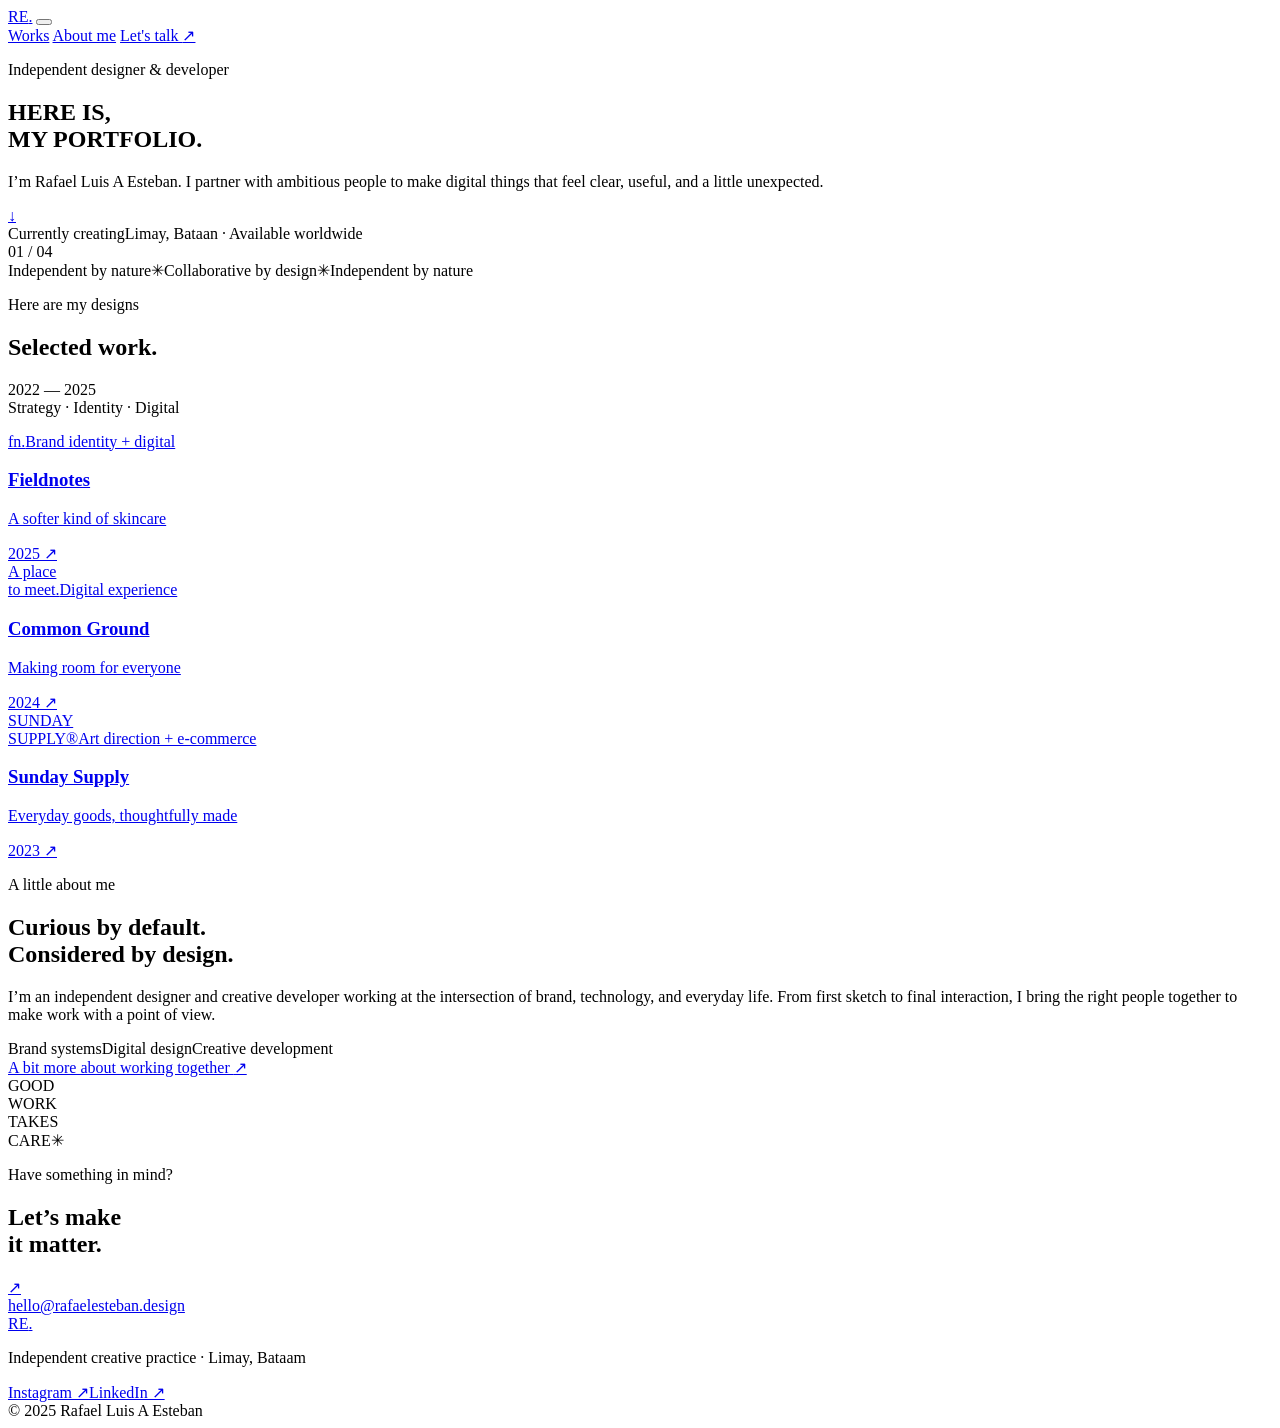
==== portfolio.html @ e121b3d7 "port" ====
<!DOCTYPE html>
<html lang="en">
<head>
	<meta charset="UTF-8">
	<meta name="viewport" content="width=device-width, initial-scale=1.0">
	<meta name="theme-color" content="#f4f4ef">
	<meta name="description" content="Rafael Esteban is an independent designer and creative developer building thoughtful digital experiences.">
	<title>Rafael Esteban — Designer & Creative Developer</title>
	<link rel="preconnect" href="https://fonts.googleapis.com">
	<link rel="preconnect" href="https://fonts.gstatic.com" crossorigin>
	<link href="https://fonts.googleapis.com/css2?family=DM+Mono:wght@400;500&family=Manrope:wght@400;500;600;700;800&display=swap" rel="stylesheet">
	<link rel="stylesheet" href="portofolio.css">
	<script src="portofolio.js" defer></script>
</head>
<body>
	<header class="site-header">
		<a class="wordmark" href="#top" aria-label="Rafael Esteban, home">RE<span>.</span></a>
		<button class="menu-toggle" type="button" aria-expanded="false" aria-controls="site-nav" aria-label="Open navigation">
			<span></span><span></span>
		</button>
		<nav class="site-nav" id="site-nav" aria-label="Main navigation">
			<a href="#work">Works</a>
			<a href="#about">About me</a>
			<a class="nav-contact" href="#contact">Let's talk <span aria-hidden="true">↗</span></a>
		</nav>
	</header>

	<main id="top">
		<section class="hero" aria-labelledby="hero-title">
			<div class="hero-copy">
				<p class="eyebrow"><span class="status-dot"></span> Independent designer & developer</p>
				<h1 id="hero-title">HERE IS,<br>MY <span>PORTFOLIO.</span></h1>
				<div class="hero-bottom">
					<p class="hero-intro">I’m Rafael Luis A Esteban. I partner with ambitious people to make digital things that feel clear, useful, and a little unexpected.</p>
					<a class="round-link" href="#work" aria-label="Explore selected work"><span aria-hidden="true">↓</span></a>
				</div>
			</div>
			<div class="hero-visual" role="img" aria-label="Sunlit modern architecture with bold geometric shadows">
				<div class="image-caption"><span>Currently creating</span><span>Limay, Bataan · Available worldwide</span></div>
				<span class="hero-index">01 / 04</span>
			</div>
			<div class="hero-marquee" aria-hidden="true"><span>Independent by nature</span><span class="marquee-star">✳</span><span>Collaborative by design</span><span class="marquee-star">✳</span><span>Independent by nature</span></div>
		</section>

		<section class="work section-shell" id="work" aria-labelledby="work-title">
			<div class="section-heading">
				<div><p class="eyebrow">Here are my designs</p><h2 id="work-title">Selected work<span class="accent-dot">.</span></h2></div>
				<p class="section-note">2022 — 2025<br>Strategy · Identity · Digital</p>
			</div>
			<div class="project-grid">
				<a class="project project-wide" href="#contact" aria-label="Discuss the Fieldnotes project">
					<div class="project-image image-fieldnotes" role="img" aria-label="Minimal skincare packaging in warm sunlight"><span class="project-mark">fn.</span><span class="image-tag">Brand identity + digital</span></div>
					<div class="project-meta"><div><h3>Fieldnotes</h3><p>A softer kind of skincare</p></div><span class="project-year">2025 <span aria-hidden="true">↗</span></span></div>
				</a>
				<a class="project" href="#contact" aria-label="Discuss the Common Ground project">
					<div class="project-image image-common" role="img" aria-label="Colorful contemporary community space"><span class="common-type">A place<br>to meet.</span><span class="image-tag">Digital experience</span></div>
					<div class="project-meta"><div><h3>Common Ground</h3><p>Making room for everyone</p></div><span class="project-year">2024 <span aria-hidden="true">↗</span></span></div>
				</a>
				<a class="project" href="#contact" aria-label="Discuss the Sunday Supply project">
					<div class="project-image image-sunday" role="img" aria-label="Bright citrus fruit arranged against a vivid backdrop"><span class="sunday-type">SUNDAY<br>SUPPLY®</span><span class="image-tag">Art direction + e-commerce</span></div>
					<div class="project-meta"><div><h3>Sunday Supply</h3><p>Everyday goods, thoughtfully made</p></div><span class="project-year">2023 <span aria-hidden="true">↗</span></span></div>
				</a>
			</div>
		</section>

		<section class="about" id="about" aria-labelledby="about-title">
			<div class="about-inner section-shell">
				<p class="eyebrow">A little about me</p>
				<div class="about-content">
					<h2 id="about-title">Curious by default.<br><span>Considered</span> by design.</h2>
					<div class="about-detail">
						<p>I’m an independent designer and creative developer working at the intersection of brand, technology, and everyday life. From first sketch to final interaction, I bring the right people together to make work with a point of view.</p>
						<div class="services"><span>Brand systems</span><span>Digital design</span><span>Creative development</span></div>
						<a class="text-link" href="mailto:hello@rafelesteban.design">A bit more about working together <span aria-hidden="true">↗</span></a>
					</div>
				</div>
				<div class="about-stamp" aria-hidden="true">GOOD<br>WORK<br>TAKES<br>CARE<span>✳</span></div>
			</div>
		</section>

		<section class="contact section-shell" id="contact" aria-labelledby="contact-title">
			<p class="eyebrow">Have something in mind?</p>
			<div class="contact-row"><h2 id="contact-title">Let’s make<br><span>it matter.</span></h2><a class="contact-button" href="mailto:hello@rafaelesteban.design" aria-label="Email Rafael Luis A Esteban">↗</a></div>
			<a class="contact-email" href="mailto:hello@rafaelesteban.design">hello@rafaelesteban.design</a>
		</section>
	</main>

	<footer class="site-footer">
		<a class="wordmark" href="#top">RE<span>.</span></a>
		<p>Independent creative practice · Limay, Bataam</p>
		<div class="footer-links"><a href="https://www.instagram.com/" target="_blank" rel="noreferrer">Instagram ↗</a><a href="https://www.linkedin.com/" target="_blank" rel="noreferrer">LinkedIn ↗</a></div>
		<span class="copyright">© <span id="year">2025</span> Rafael Luis A Esteban</span>
	</footer>
</body>
</html>
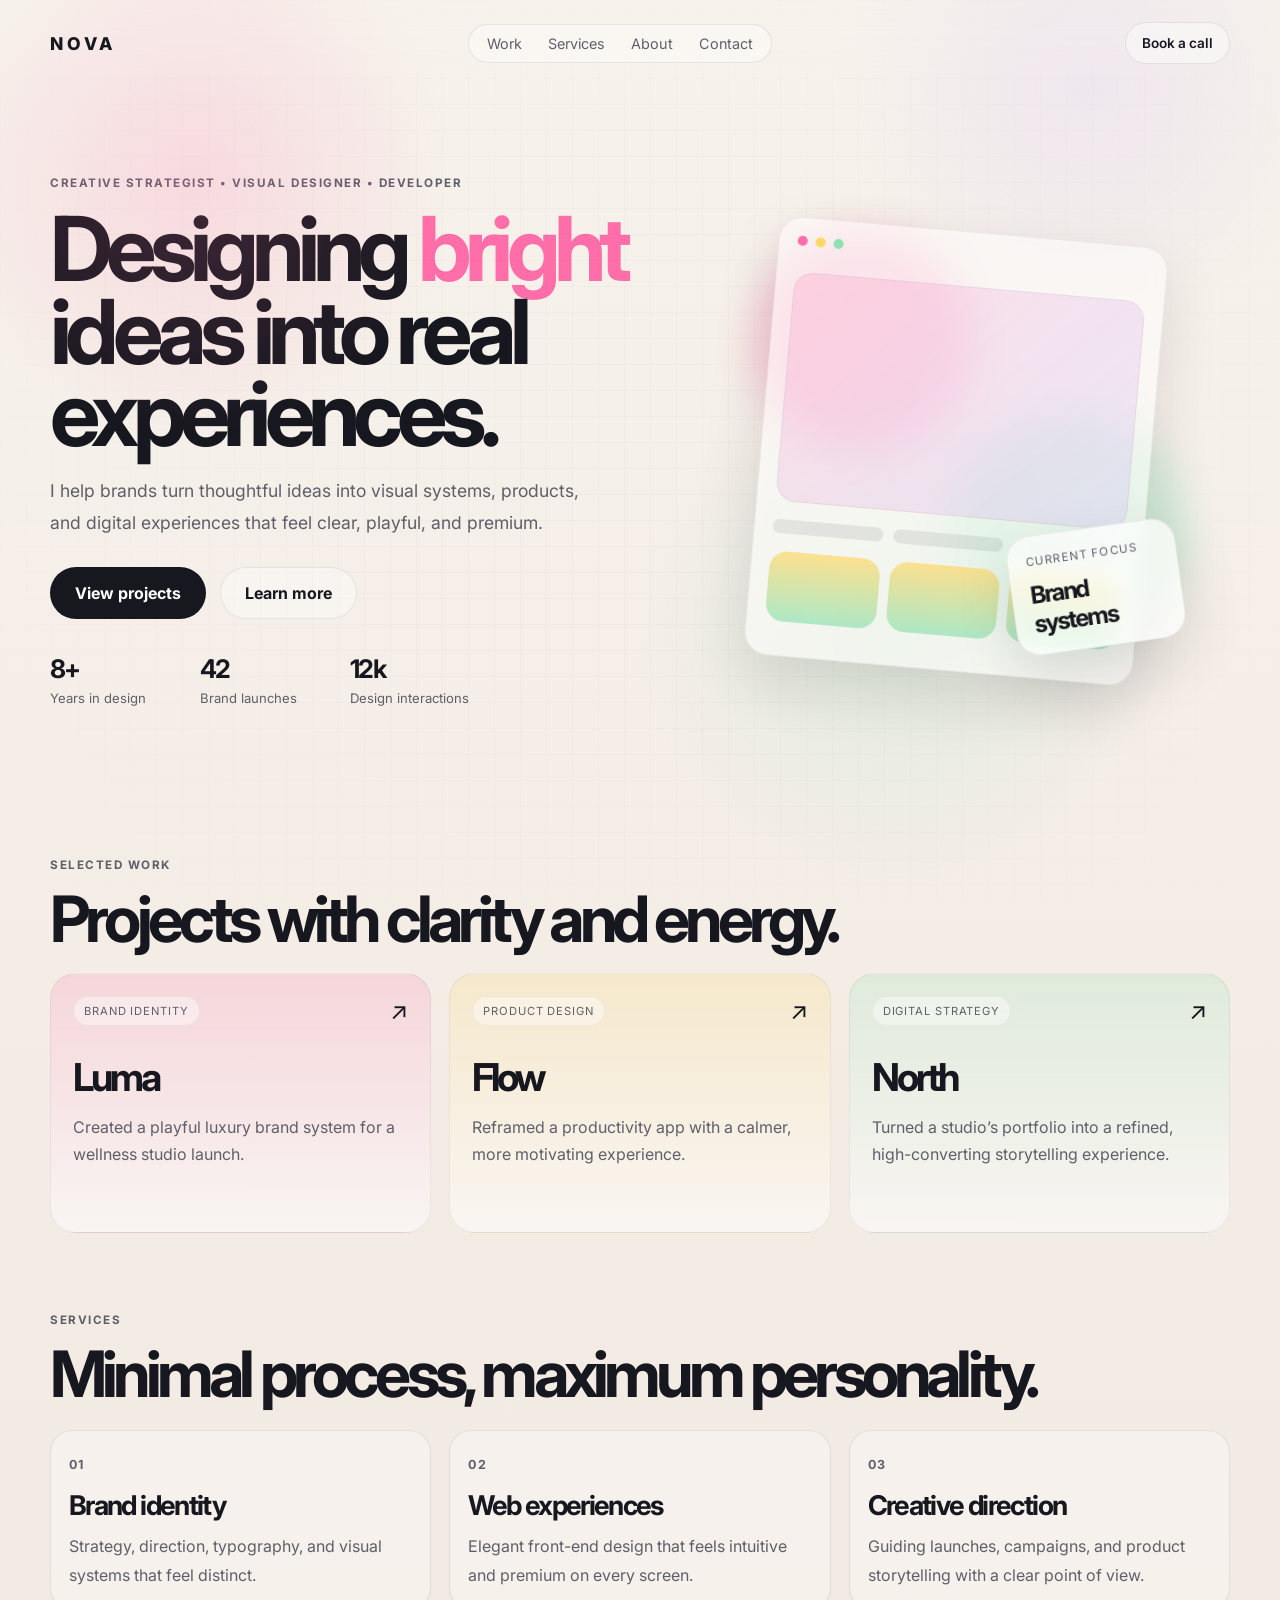
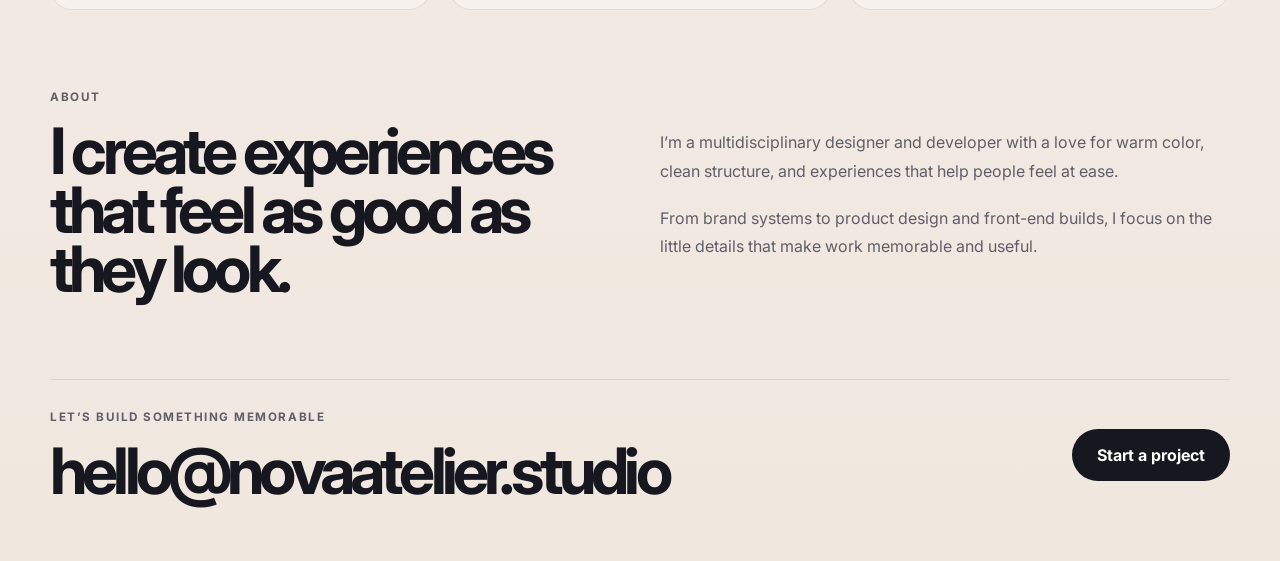
==== commit 2409c1f3: "port" ====
--- a/portfolio.html
+++ b/portfolio.html
@@ -1,95 +1,176 @@
 <!DOCTYPE html>
 <html lang="en">
-<head>
-	<meta charset="UTF-8">
-	<meta name="viewport" content="width=device-width, initial-scale=1.0">
-	<meta name="theme-color" content="#f4f4ef">
-	<meta name="description" content="Rafael Esteban is an independent designer and creative developer building thoughtful digital experiences.">
-	<title>Rafael Esteban — Designer & Creative Developer</title>
-	<link rel="preconnect" href="https://fonts.googleapis.com">
-	<link rel="preconnect" href="https://fonts.gstatic.com" crossorigin>
-	<link href="https://fonts.googleapis.com/css2?family=DM+Mono:wght@400;500&family=Manrope:wght@400;500;600;700;800&display=swap" rel="stylesheet">
-	<link rel="stylesheet" href="portofolio.css">
-	<script src="portofolio.js" defer></script>
-</head>
-<body>
-	<header class="site-header">
-		<a class="wordmark" href="#top" aria-label="Rafael Esteban, home">RE<span>.</span></a>
-		<button class="menu-toggle" type="button" aria-expanded="false" aria-controls="site-nav" aria-label="Open navigation">
-			<span></span><span></span>
-		</button>
-		<nav class="site-nav" id="site-nav" aria-label="Main navigation">
-			<a href="#work">Works</a>
-			<a href="#about">About me</a>
-			<a class="nav-contact" href="#contact">Let's talk <span aria-hidden="true">↗</span></a>
-		</nav>
-	</header>
+  <head>
+    <meta charset="UTF-8" />
+    <meta name="viewport" content="width=device-width, initial-scale=1.0" />
+    <meta
+      name="description"
+      content="Minimal, colorful and interactive portfolio for a creative digital designer."
+    />
+    <title>Nova Atelier | Portfolio</title>
+    <link rel="preconnect" href="https://fonts.googleapis.com" />
+    <link rel="preconnect" href="https://fonts.gstatic.com" crossorigin />
+    <link
+      href="https://fonts.googleapis.com/css2?family=Inter:wght@400;500;600;700;800;900&display=swap"
+      rel="stylesheet"
+    />
+    <link rel="stylesheet" href="portfolio.css" />
+  </head>
+  <body>
+    <div class="page-bg"></div>
 
-	<main id="top">
-		<section class="hero" aria-labelledby="hero-title">
-			<div class="hero-copy">
-				<p class="eyebrow"><span class="status-dot"></span> Independent designer & developer</p>
-				<h1 id="hero-title">HERE IS,<br>MY <span>PORTFOLIO.</span></h1>
-				<div class="hero-bottom">
-					<p class="hero-intro">I’m Rafael Luis A Esteban. I partner with ambitious people to make digital things that feel clear, useful, and a little unexpected.</p>
-					<a class="round-link" href="#work" aria-label="Explore selected work"><span aria-hidden="true">↓</span></a>
-				</div>
-			</div>
-			<div class="hero-visual" role="img" aria-label="Sunlit modern architecture with bold geometric shadows">
-				<div class="image-caption"><span>Currently creating</span><span>Limay, Bataan · Available worldwide</span></div>
-				<span class="hero-index">01 / 04</span>
-			</div>
-			<div class="hero-marquee" aria-hidden="true"><span>Independent by nature</span><span class="marquee-star">✳</span><span>Collaborative by design</span><span class="marquee-star">✳</span><span>Independent by nature</span></div>
-		</section>
+    <header class="topbar">
+      <a href="#home" class="brand">NOVA</a>
+      <nav class="nav" aria-label="Main navigation">
+        <a href="#work">Work</a>
+        <a href="#services">Services</a>
+        <a href="#about">About</a>
+        <a href="#contact">Contact</a>
+      </nav>
+      <a href="#contact" class="nav-cta">Book a call</a>
+    </header>
 
-		<section class="work section-shell" id="work" aria-labelledby="work-title">
-			<div class="section-heading">
-				<div><p class="eyebrow">Here are my designs</p><h2 id="work-title">Selected work<span class="accent-dot">.</span></h2></div>
-				<p class="section-note">2022 — 2025<br>Strategy · Identity · Digital</p>
-			</div>
-			<div class="project-grid">
-				<a class="project project-wide" href="#contact" aria-label="Discuss the Fieldnotes project">
-					<div class="project-image image-fieldnotes" role="img" aria-label="Minimal skincare packaging in warm sunlight"><span class="project-mark">fn.</span><span class="image-tag">Brand identity + digital</span></div>
-					<div class="project-meta"><div><h3>Fieldnotes</h3><p>A softer kind of skincare</p></div><span class="project-year">2025 <span aria-hidden="true">↗</span></span></div>
-				</a>
-				<a class="project" href="#contact" aria-label="Discuss the Common Ground project">
-					<div class="project-image image-common" role="img" aria-label="Colorful contemporary community space"><span class="common-type">A place<br>to meet.</span><span class="image-tag">Digital experience</span></div>
-					<div class="project-meta"><div><h3>Common Ground</h3><p>Making room for everyone</p></div><span class="project-year">2024 <span aria-hidden="true">↗</span></span></div>
-				</a>
-				<a class="project" href="#contact" aria-label="Discuss the Sunday Supply project">
-					<div class="project-image image-sunday" role="img" aria-label="Bright citrus fruit arranged against a vivid backdrop"><span class="sunday-type">SUNDAY<br>SUPPLY®</span><span class="image-tag">Art direction + e-commerce</span></div>
-					<div class="project-meta"><div><h3>Sunday Supply</h3><p>Everyday goods, thoughtfully made</p></div><span class="project-year">2023 <span aria-hidden="true">↗</span></span></div>
-				</a>
-			</div>
-		</section>
+    <main id="home">
+      <section class="hero">
+        <div class="hero-copy">
+          <p class="eyebrow">Creative strategist • visual designer • developer</p>
+          <h1>Designing <span>bright</span> ideas into real experiences.</h1>
+          <p class="lede">
+            I help brands turn thoughtful ideas into visual systems, products, and
+            digital experiences that feel clear, playful, and premium.
+          </p>
+          <div class="hero-actions">
+            <a href="#work" class="button primary">View projects</a>
+            <a href="#about" class="button secondary">Learn more</a>
+          </div>
+          <ul class="stats" aria-label="Key achievements">
+            <li><strong>8+</strong><span>Years in design</span></li>
+            <li><strong>42</strong><span>Brand launches</span></li>
+            <li><strong>12k</strong><span>Design interactions</span></li>
+          </ul>
+        </div>
 
-		<section class="about" id="about" aria-labelledby="about-title">
-			<div class="about-inner section-shell">
-				<p class="eyebrow">A little about me</p>
-				<div class="about-content">
-					<h2 id="about-title">Curious by default.<br><span>Considered</span> by design.</h2>
-					<div class="about-detail">
-						<p>I’m an independent designer and creative developer working at the intersection of brand, technology, and everyday life. From first sketch to final interaction, I bring the right people together to make work with a point of view.</p>
-						<div class="services"><span>Brand systems</span><span>Digital design</span><span>Creative development</span></div>
-						<a class="text-link" href="mailto:hello@rafelesteban.design">A bit more about working together <span aria-hidden="true">↗</span></a>
-					</div>
-				</div>
-				<div class="about-stamp" aria-hidden="true">GOOD<br>WORK<br>TAKES<br>CARE<span>✳</span></div>
-			</div>
-		</section>
+        <div class="hero-visual" aria-label="Portfolio preview card">
+          <div class="orb orb-one"></div>
+          <div class="orb orb-two"></div>
+          <div class="card-stack">
+            <article class="feature-card card-main">
+              <div class="card-header">
+                <span class="dot dot-pink"></span>
+                <span class="dot dot-yellow"></span>
+                <span class="dot dot-green"></span>
+              </div>
+              <div class="mockup">
+                <div class="mockup-panel large"></div>
+                <div class="mockup-row">
+                  <span></span>
+                  <span></span>
+                  <span></span>
+                </div>
+                <div class="mockup-grid">
+                  <div></div>
+                  <div></div>
+                  <div></div>
+                </div>
+              </div>
+            </article>
+            <article class="feature-card mini-card">
+              <p>Current focus</p>
+              <h3>Brand systems</h3>
+            </article>
+          </div>
+        </div>
+      </section>
 
-		<section class="contact section-shell" id="contact" aria-labelledby="contact-title">
-			<p class="eyebrow">Have something in mind?</p>
-			<div class="contact-row"><h2 id="contact-title">Let’s make<br><span>it matter.</span></h2><a class="contact-button" href="mailto:hello@rafaelesteban.design" aria-label="Email Rafael Luis A Esteban">↗</a></div>
-			<a class="contact-email" href="mailto:hello@rafaelesteban.design">hello@rafaelesteban.design</a>
-		</section>
-	</main>
+      <section id="work" class="section">
+        <div class="section-heading">
+          <p class="eyebrow">Selected work</p>
+          <h2>Projects with clarity and energy.</h2>
+        </div>
 
-	<footer class="site-footer">
-		<a class="wordmark" href="#top">RE<span>.</span></a>
-		<p>Independent creative practice · Limay, Bataam</p>
-		<div class="footer-links"><a href="https://www.instagram.com/" target="_blank" rel="noreferrer">Instagram ↗</a><a href="https://www.linkedin.com/" target="_blank" rel="noreferrer">LinkedIn ↗</a></div>
-		<span class="copyright">© <span id="year">2025</span> Rafael Luis A Esteban</span>
-	</footer>
-</body>
+        <div class="projects">
+          <article class="project-card project-pink">
+            <div class="project-top">
+              <span class="tag">Brand identity</span>
+              <span class="arrow">↗</span>
+            </div>
+            <h3>Luma</h3>
+            <p>Created a playful luxury brand system for a wellness studio launch.</p>
+          </article>
+
+          <article class="project-card project-yellow">
+            <div class="project-top">
+              <span class="tag">Product design</span>
+              <span class="arrow">↗</span>
+            </div>
+            <h3>Flow</h3>
+            <p>Reframed a productivity app with a calmer, more motivating experience.</p>
+          </article>
+
+          <article class="project-card project-green">
+            <div class="project-top">
+              <span class="tag">Digital strategy</span>
+              <span class="arrow">↗</span>
+            </div>
+            <h3>North</h3>
+            <p>Turned a studio’s portfolio into a refined, high-converting storytelling experience.</p>
+          </article>
+        </div>
+      </section>
+
+      <section id="services" class="section services">
+        <div class="section-heading">
+          <p class="eyebrow">Services</p>
+          <h2>Minimal process, maximum personality.</h2>
+        </div>
+
+        <div class="service-grid">
+          <article class="service-item">
+            <span class="service-index">01</span>
+            <h3>Brand identity</h3>
+            <p>Strategy, direction, typography, and visual systems that feel distinct.</p>
+          </article>
+          <article class="service-item">
+            <span class="service-index">02</span>
+            <h3>Web experiences</h3>
+            <p>Elegant front-end design that feels intuitive and premium on every screen.</p>
+          </article>
+          <article class="service-item">
+            <span class="service-index">03</span>
+            <h3>Creative direction</h3>
+            <p>Guiding launches, campaigns, and product storytelling with a clear point of view.</p>
+          </article>
+        </div>
+      </section>
+
+      <section id="about" class="section about">
+        <div class="about-copy">
+          <p class="eyebrow">About</p>
+          <h2>I create experiences that feel as good as they look.</h2>
+        </div>
+        <div class="about-details">
+          <p>
+            I’m a multidisciplinary designer and developer with a love for warm color,
+            clean structure, and experiences that help people feel at ease.
+          </p>
+          <p>
+            From brand systems to product design and front-end builds, I focus on the
+            little details that make work memorable and useful.
+          </p>
+        </div>
+      </section>
+    </main>
+
+    <footer id="contact" class="footer">
+      <div>
+        <p class="eyebrow">Let’s build something memorable</p>
+        <h2>hello@novaatelier.studio</h2>
+      </div>
+      <a href="mailto:hello@novaatelier.studio" class="button primary">Start a project</a>
+    </footer>
+
+    <div class="cursor" aria-hidden="true"></div>
+
+    <script src="portfoilio.js"></script>
+  </body>
 </html>
--- a/portfolio.css
+++ b/portfolio.css
@@ -0,0 +1,588 @@
+:root {
+  --bg: #f7f2ec;
+  --bg-deep: #f0e7df;
+  --panel: rgba(255, 255, 255, 0.5);
+  --ink: #17181f;
+  --muted: #5f5f6a;
+  --line: rgba(23, 24, 31, 0.09);
+  --pink: #ff6ea8;
+  --yellow: #ffd766;
+  --green: #8fe1b3;
+  --purple: #c8b4ff;
+  --shadow: 0 25px 60px rgba(21, 20, 30, 0.12);
+}
+
+* {
+  box-sizing: border-box;
+}
+
+html {
+  scroll-behavior: smooth;
+}
+
+body {
+  margin: 0;
+  min-height: 100vh;
+  font-family: "Inter", sans-serif;
+  background: linear-gradient(180deg, var(--bg) 0%, var(--bg-deep) 100%);
+  color: var(--ink);
+  overflow-x: hidden;
+}
+
+body::before {
+  content: "";
+  position: fixed;
+  inset: 0;
+  background:
+    radial-gradient(circle at 15% 20%, rgba(255, 110, 168, 0.18), transparent 20%),
+    radial-gradient(circle at 85% 10%, rgba(200, 180, 255, 0.17), transparent 18%),
+    radial-gradient(circle at 70% 70%, rgba(143, 225, 179, 0.18), transparent 24%);
+  pointer-events: none;
+}
+
+img {
+  max-width: 100%;
+  display: block;
+}
+
+a {
+  color: inherit;
+  text-decoration: none;
+}
+
+.page-bg {
+  position: fixed;
+  inset: 0;
+  background-image: linear-gradient(rgba(23, 24, 31, 0.02) 1px, transparent 1px),
+    linear-gradient(90deg, rgba(23, 24, 31, 0.02) 1px, transparent 1px);
+  background-size: 26px 26px;
+  mask-image: radial-gradient(circle at center, black 35%, transparent 100%);
+  pointer-events: none;
+}
+
+.topbar,
+.hero,
+.section,
+.footer {
+  width: min(1180px, calc(100% - 36px));
+  margin: 0 auto;
+}
+
+.topbar {
+  position: sticky;
+  top: 0;
+  z-index: 10;
+  display: flex;
+  align-items: center;
+  justify-content: space-between;
+  gap: 18px;
+  padding: 22px 0 12px;
+  backdrop-filter: blur(18px);
+}
+
+.brand {
+  font-size: 1.1rem;
+  font-weight: 800;
+  letter-spacing: 0.22em;
+}
+
+.nav {
+  display: flex;
+  align-items: center;
+  gap: 26px;
+  padding: 10px 18px;
+  border: 1px solid var(--line);
+  border-radius: 999px;
+  background: rgba(255, 255, 255, 0.38);
+}
+
+.nav a {
+  font-size: 0.9rem;
+  color: var(--muted);
+  transition: color 0.2s ease;
+}
+
+.nav a:hover,
+.nav a:focus-visible {
+  color: var(--ink);
+}
+
+.nav-cta {
+  display: inline-flex;
+  align-items: center;
+  justify-content: center;
+  min-height: 42px;
+  padding: 0 16px;
+  border: 1px solid var(--line);
+  border-radius: 999px;
+  background: rgba(255, 255, 255, 0.42);
+  font-size: 0.85rem;
+  font-weight: 600;
+}
+
+.hero {
+  display: grid;
+  grid-template-columns: 1.1fr 0.9fr;
+  align-items: center;
+  gap: 28px;
+  min-height: 78vh;
+  padding-top: 28px;
+}
+
+.eyebrow {
+  margin: 0 0 18px;
+  font-size: 0.73rem;
+  font-weight: 700;
+  letter-spacing: 0.13em;
+  text-transform: uppercase;
+  color: var(--muted);
+}
+
+.hero-copy h1,
+.section-heading h2,
+.about-copy h2,
+.footer h2 {
+  margin: 0;
+  letter-spacing: -0.075em;
+  line-height: 0.92;
+}
+
+.hero-copy h1 {
+  max-width: 640px;
+  font-size: clamp(3.6rem, 7vw, 7rem);
+}
+
+.hero-copy h1 span {
+  color: var(--pink);
+}
+
+.lede {
+  max-width: 560px;
+  margin-top: 20px;
+  font-size: 1.1rem;
+  line-height: 1.8;
+  color: var(--muted);
+}
+
+.hero-actions {
+  display: flex;
+  flex-wrap: wrap;
+  gap: 14px;
+  margin-top: 28px;
+}
+
+.button {
+  display: inline-flex;
+  align-items: center;
+  justify-content: center;
+  min-height: 52px;
+  padding: 0 24px;
+  border-radius: 999px;
+  border: 1px solid rgba(23, 24, 31, 0.08);
+  font-weight: 700;
+  transition: transform 0.25s ease, box-shadow 0.25s ease;
+}
+
+.button:hover,
+.button:focus-visible {
+  transform: translateY(-2px);
+  box-shadow: 0 18px 32px rgba(23, 24, 31, 0.09);
+}
+
+.button.primary {
+  background: var(--ink);
+  color: white;
+}
+
+.button.secondary {
+  background: rgba(255, 255, 255, 0.35);
+  color: var(--ink);
+}
+
+.stats {
+  list-style: none;
+  display: flex;
+  flex-wrap: wrap;
+  gap: 30px;
+  padding: 0;
+  margin: 34px 0 0;
+}
+
+.stats li {
+  display: flex;
+  flex-direction: column;
+  gap: 6px;
+  min-width: 120px;
+}
+
+.stats strong {
+  font-size: clamp(1.5rem, 2vw, 2rem);
+  letter-spacing: -0.06em;
+}
+
+.stats span {
+  color: var(--muted);
+  font-size: 0.82rem;
+}
+
+.hero-visual {
+  position: relative;
+  display: flex;
+  justify-content: center;
+  align-items: center;
+  min-height: 540px;
+}
+
+.orb {
+  position: absolute;
+  border-radius: 50%;
+  filter: blur(18px);
+  opacity: 0.8;
+}
+
+.orb-one {
+  width: 220px;
+  height: 220px;
+  background: rgba(255, 110, 168, 0.36);
+  top: 60px;
+  left: 40px;
+}
+
+.orb-two {
+  width: 240px;
+  height: 240px;
+  background: rgba(143, 225, 179, 0.42);
+  right: 40px;
+  bottom: 60px;
+}
+
+.card-stack {
+  position: relative;
+  width: min(420px, 100%);
+  height: 460px;
+}
+
+.feature-card {
+  position: absolute;
+  border: 1px solid rgba(23, 24, 31, 0.06);
+  border-radius: 24px;
+  background: rgba(255, 255, 255, 0.48);
+  box-shadow: var(--shadow);
+  backdrop-filter: blur(11px);
+}
+
+.card-main {
+  inset: 20px 30px 0 0;
+  padding: 18px 18px 20px;
+  transform: rotate(5deg);
+}
+
+.card-header {
+  display: flex;
+  gap: 8px;
+  margin-bottom: 18px;
+}
+
+.dot {
+  width: 10px;
+  height: 10px;
+  border-radius: 50%;
+  display: inline-block;
+}
+
+.dot-pink {
+  background: var(--pink);
+}
+
+.dot-yellow {
+  background: var(--yellow);
+}
+
+.dot-green {
+  background: var(--green);
+}
+
+.mockup {
+  display: flex;
+  flex-direction: column;
+  gap: 18px;
+  padding-top: 8px;
+}
+
+.mockup-panel {
+  border-radius: 20px;
+  background: linear-gradient(135deg, rgba(255, 110, 168, 0.18), rgba(200, 180, 255, 0.26));
+  border: 1px solid rgba(23, 24, 31, 0.05);
+}
+
+.mockup-panel.large {
+  height: 230px;
+}
+
+.mockup-row {
+  display: grid;
+  grid-template-columns: 1fr 1fr 1fr;
+  gap: 10px;
+}
+
+.mockup-row span {
+  display: block;
+  height: 14px;
+  border-radius: 999px;
+  background: rgba(23, 24, 31, 0.08);
+}
+
+.mockup-grid {
+  display: grid;
+  grid-template-columns: repeat(3, minmax(0, 1fr));
+  gap: 10px;
+}
+
+.mockup-grid div {
+  height: 70px;
+  border-radius: 18px;
+  background: linear-gradient(180deg, rgba(255, 214, 102, 0.7), rgba(143, 225, 179, 0.7));
+}
+
+.mini-card {
+  right: 0;
+  bottom: 24px;
+  width: 170px;
+  padding: 18px 18px 16px;
+  transform: rotate(-8deg);
+  background: rgba(255, 255, 255, 0.7);
+}
+
+.mini-card p {
+  margin: 0;
+  color: var(--muted);
+  font-size: 0.72rem;
+  text-transform: uppercase;
+  letter-spacing: 0.1em;
+}
+
+.mini-card h3 {
+  margin: 12px 0 0;
+  font-size: 1.5rem;
+  letter-spacing: -0.08em;
+}
+
+.section {
+  padding: 80px 0 0;
+}
+
+.section-heading {
+  margin-bottom: 24px;
+}
+
+.section-heading h2,
+.about-copy h2,
+.footer h2 {
+  font-size: clamp(2.3rem, 5vw, 4rem);
+}
+
+.projects {
+  display: grid;
+  grid-template-columns: repeat(3, minmax(0, 1fr));
+  gap: 18px;
+}
+
+.project-card {
+  position: relative;
+  padding: 22px;
+  min-height: 260px;
+  border: 1px solid rgba(23, 24, 31, 0.06);
+  border-radius: 26px;
+  transition: transform 0.25s ease, box-shadow 0.25s ease;
+  overflow: hidden;
+}
+
+.project-card:hover,
+.project-card:focus-within {
+  transform: translateY(-6px);
+  box-shadow: 0 20px 36px rgba(23, 24, 31, 0.08);
+}
+
+.project-pink {
+  background: linear-gradient(180deg, rgba(255, 110, 168, 0.18), rgba(255, 255, 255, 0.5));
+}
+
+.project-yellow {
+  background: linear-gradient(180deg, rgba(255, 214, 102, 0.2), rgba(255, 255, 255, 0.5));
+}
+
+.project-green {
+  background: linear-gradient(180deg, rgba(143, 225, 179, 0.2), rgba(255, 255, 255, 0.5));
+}
+
+.project-top {
+  display: flex;
+  align-items: center;
+  justify-content: space-between;
+  gap: 12px;
+}
+
+.tag {
+  display: inline-flex;
+  padding: 7px 10px;
+  border: 1px solid rgba(23, 24, 31, 0.05);
+  background: rgba(255, 255, 255, 0.4);
+  border-radius: 999px;
+  font-size: 0.7rem;
+  letter-spacing: 0.08em;
+  text-transform: uppercase;
+  color: var(--muted);
+}
+
+.arrow {
+  font-size: 1.5rem;
+  line-height: 1;
+}
+
+.project-card h3 {
+  margin: 28px 0 14px;
+  font-size: clamp(2rem, 3vw, 3rem);
+  letter-spacing: -0.08em;
+}
+
+.project-card p {
+  margin: 0;
+  color: var(--muted);
+  line-height: 1.7;
+}
+
+.service-grid {
+  display: grid;
+  grid-template-columns: repeat(3, minmax(0, 1fr));
+  gap: 18px;
+  margin-top: 26px;
+}
+
+.service-item {
+  padding: 22px 18px 20px;
+  border: 1px solid var(--line);
+  border-radius: 22px;
+  background: rgba(255, 255, 255, 0.32);
+}
+
+.service-index {
+  font-size: 0.78rem;
+  font-weight: 700;
+  letter-spacing: 0.12em;
+  color: var(--muted);
+}
+
+.service-item h3 {
+  margin: 16px 0 10px;
+  font-size: 1.7rem;
+  letter-spacing: -0.06em;
+}
+
+.service-item p,
+.about-details p {
+  margin: 0;
+  color: var(--muted);
+  line-height: 1.8;
+}
+
+.about {
+  display: grid;
+  grid-template-columns: 1fr 1fr;
+  gap: 40px;
+  padding-bottom: 80px;
+}
+
+.about-details {
+  display: grid;
+  gap: 18px;
+  align-content: center;
+}
+
+.footer {
+  display: flex;
+  align-items: center;
+  justify-content: space-between;
+  gap: 24px;
+  padding: 30px 0 60px;
+  border-top: 1px solid var(--line);
+}
+
+.cursor {
+  position: fixed;
+  left: -18px;
+  top: -18px;
+  width: 18px;
+  height: 18px;
+  border-radius: 50%;
+  background: rgba(255, 110, 168, 0.7);
+  pointer-events: none;
+  z-index: 50;
+  mix-blend-mode: multiply;
+  transition: transform 0.12s ease, background 0.12s ease;
+}
+
+@media (max-width: 900px) {
+  .hero,
+  .about,
+  .projects,
+  .service-grid,
+  .footer {
+    grid-template-columns: 1fr;
+    display: grid;
+  }
+
+  .hero {
+    min-height: auto;
+    padding-top: 12px;
+  }
+
+  .topbar {
+    display: grid;
+    justify-items: center;
+  }
+
+  .nav {
+    width: 100%;
+    justify-content: center;
+  }
+
+  .nav-cta {
+    display: none;
+  }
+
+  .card-stack {
+    max-width: 360px;
+    margin: 0 auto;
+  }
+}
+
+@media (max-width: 560px) {
+  .topbar,
+  .hero,
+  .section,
+  .footer {
+    width: min(100% - 22px, 1180px);
+  }
+
+  .nav {
+    gap: 12px;
+    flex-wrap: wrap;
+    border-radius: 20px;
+  }
+
+  .hero-copy h1 {
+    font-size: 3rem;
+  }
+
+  .stats {
+    gap: 18px 28px;
+  }
+
+  .card-stack {
+    height: 380px;
+  }
+
+  .cursor {
+    display: none;
+  }
+}
